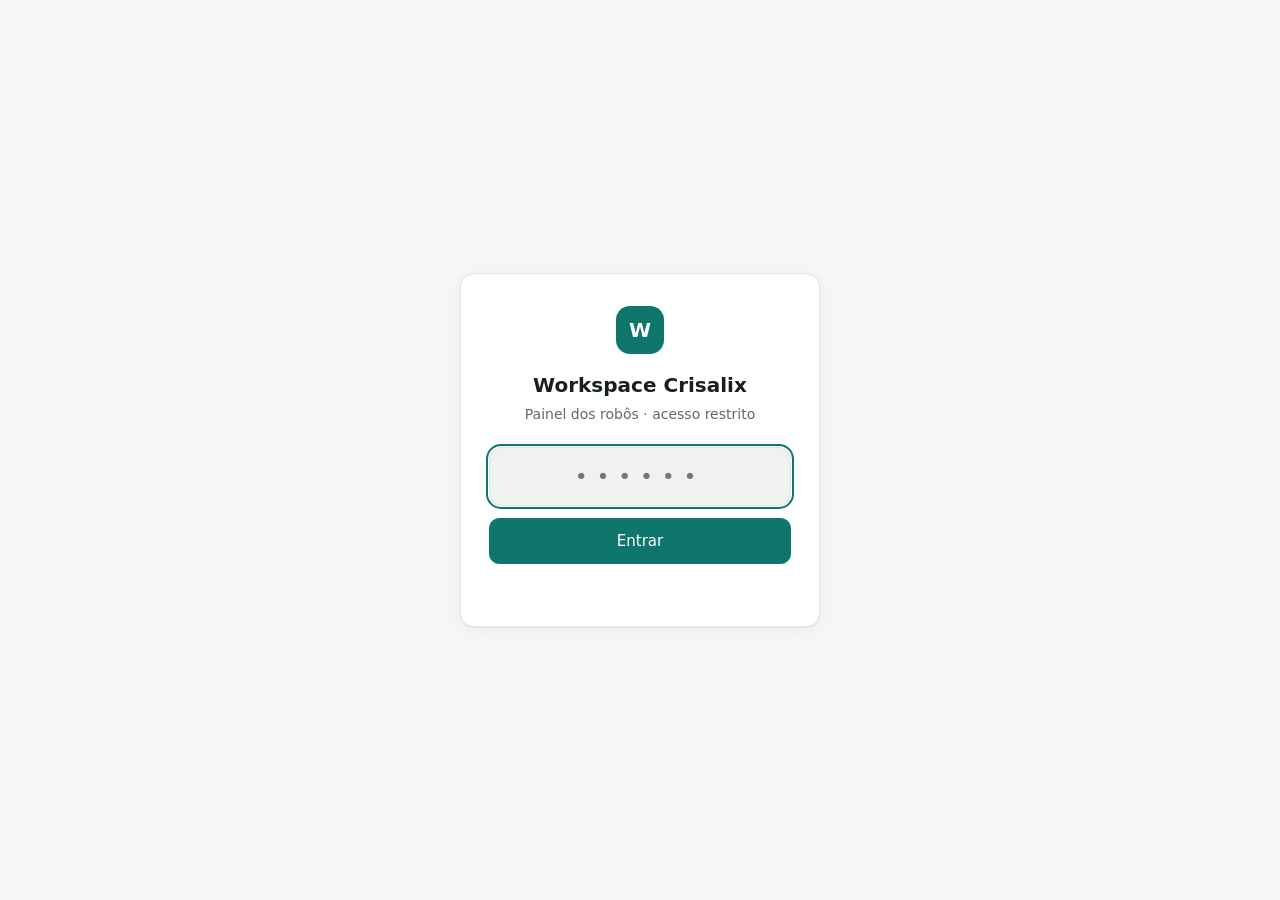
==== index.html @ b6edebff "Escritório: enquadramento mais próximo Co-Authored-By: Claude Opus 5.5 <noreply@anthropic.com> Claud" ====
<!DOCTYPE html>
<html lang="pt-BR">
<head>
  <meta charset="utf-8">
  <meta name="viewport" content="width=device-width, initial-scale=1, viewport-fit=cover">
  <meta name="robots" content="noindex, nofollow">
  <meta name="theme-color" content="#0f766e">
  <title>Workspace Crisalix</title>
  <link rel="icon" href="data:image/svg+xml,%3Csvg xmlns='http://www.w3.org/2000/svg' viewBox='0 0 32 32'%3E%3Crect width='32' height='32' rx='8' fill='%230f766e'/%3E%3Ccircle cx='11' cy='14' r='3' fill='white'/%3E%3Ccircle cx='21' cy='14' r='3' fill='white'/%3E%3Crect x='9' y='21' width='14' height='2.5' rx='1.25' fill='white'/%3E%3C/svg%3E">
  <link rel="stylesheet" href="style.css?v=5">
</head>
<body>
  <div id="app">
    <div class="carregando-inicial">Carregando…</div>
  </div>
  <script src="config.js?v=5"></script>
  <script src="escritorio.js?v=5"></script>
  <script src="app.js?v=5"></script>
</body>
</html>
---- style.css ----
:root {
  --bg: #f6f7f5;
  --surface: #ffffff;
  --surface-2: #f0f2ef;
  --line: #e3e6e1;
  --text: #17201c;
  --muted: #5f6b65;
  --faint: #8a948f;
  --accent: #0f766e;
  --accent-soft: #e2f2ef;
  --prospect: #b45309;
  --prospect-soft: #fdf1e1;
  --cliente: #0f766e;
  --cliente-soft: #e2f2ef;
  --danger: #b42318;
  --danger-soft: #fdecea;
  --warn: #a15c07;
  --warn-soft: #fef4e2;
  --ok: #157f3c;
  --ok-soft: #e5f5ea;
  --radius: 14px;
  --shadow: 0 1px 2px rgba(20, 30, 25, .05), 0 4px 16px rgba(20, 30, 25, .04);
  --font: "Inter", ui-sans-serif, system-ui, -apple-system, "Segoe UI", Roboto, sans-serif;
}

@media (prefers-color-scheme: dark) {
  :root {
    --bg: #0f1412;
    --surface: #161d1a;
    --surface-2: #1d2622;
    --line: #2a3530;
    --text: #e8eeeb;
    --muted: #a3b0aa;
    --faint: #75827c;
    --accent: #2dd4bf;
    --accent-soft: #123a35;
    --prospect: #f5a54a;
    --prospect-soft: #3a2a14;
    --cliente: #2dd4bf;
    --cliente-soft: #123a35;
    --danger: #f97066;
    --danger-soft: #3d1a17;
    --warn: #fdb022;
    --warn-soft: #3a2c10;
    --ok: #47cd89;
    --ok-soft: #14321f;
    --shadow: none;
  }
}

* { box-sizing: border-box; }
html, body { margin: 0; }
body {
  background: var(--bg);
  color: var(--text);
  font: 15px/1.5 var(--font);
  -webkit-font-smoothing: antialiased;
}
a { color: var(--accent); text-decoration: none; }
a:hover { text-decoration: underline; }
button { font: inherit; color: inherit; }
.carregando-inicial { padding: 40vh 0 0; text-align: center; color: var(--muted); }

/* ---------- Layout ---------- */
.topo {
  position: sticky; top: 0; z-index: 20;
  background: color-mix(in srgb, var(--bg) 88%, transparent);
  backdrop-filter: blur(10px);
  border-bottom: 1px solid var(--line);
}
.topo-in {
  max-width: 1200px; margin: 0 auto; padding: 12px 20px;
  display: flex; align-items: center; gap: 14px;
}
.marca { display: flex; align-items: center; gap: 10px; font-weight: 650; letter-spacing: -.01em; color: var(--text); }
.marca:hover { text-decoration: none; }
.marca-logo { width: 28px; height: 28px; border-radius: 8px; background: var(--accent); display: grid; place-items: center; color: #fff; font-size: 13px; font-weight: 700; }
.migalha { color: var(--muted); font-size: 14px; display: flex; gap: 8px; align-items: center; min-width: 0; }
.migalha a { color: var(--muted); }
.migalha span:last-child { color: var(--text); white-space: nowrap; overflow: hidden; text-overflow: ellipsis; }
.topo-acoes { margin-left: auto; display: flex; align-items: center; gap: 8px; }
.atualizado { color: var(--faint); font-size: 12.5px; white-space: nowrap; }

.pagina { max-width: 1200px; margin: 0 auto; padding: 24px 20px 64px; }
.cabeca { display: flex; align-items: flex-end; justify-content: space-between; gap: 16px; margin: 4px 0 20px; flex-wrap: wrap; }
.cabeca h1 { font-size: 26px; line-height: 1.2; margin: 0; letter-spacing: -.02em; }
.cabeca p { margin: 4px 0 0; color: var(--muted); }

.secao { margin-top: 32px; }
.secao-titulo { display: flex; align-items: baseline; justify-content: space-between; gap: 12px; margin-bottom: 12px; flex-wrap: wrap; }
.secao-titulo h2 { font-size: 17px; margin: 0; letter-spacing: -.01em; }
.secao-titulo .sub { color: var(--muted); font-size: 13.5px; }

.cartao { background: var(--surface); border: 1px solid var(--line); border-radius: var(--radius); box-shadow: var(--shadow); }

/* ---------- Botões ---------- */
.btn {
  display: inline-flex; align-items: center; gap: 6px;
  border: 1px solid var(--line); background: var(--surface); border-radius: 10px;
  padding: 7px 12px; font-size: 13.5px; cursor: pointer; white-space: nowrap;
}
.btn:hover { background: var(--surface-2); text-decoration: none; }
.btn-primario { background: var(--accent); border-color: var(--accent); color: #fff; }
.btn-primario:hover { background: var(--accent); filter: brightness(1.08); }
.btn-icone { padding: 7px 9px; }
.btn[disabled] { opacity: .5; cursor: default; }

/* ---------- Login ---------- */
.login { min-height: 100vh; display: grid; place-items: center; padding: 24px; }
.login-caixa { width: 100%; max-width: 360px; padding: 32px 28px; text-align: center; }
.login-caixa .marca-logo { width: 48px; height: 48px; border-radius: 14px; font-size: 20px; margin: 0 auto 16px; }
.login-caixa h1 { font-size: 20px; margin: 0 0 4px; }
.login-caixa p { margin: 0 0 22px; color: var(--muted); font-size: 14px; }
.login-caixa input {
  width: 100%; font: inherit; font-size: 22px; letter-spacing: .4em; text-align: center;
  padding: 12px; border-radius: 12px; border: 1px solid var(--line); background: var(--surface-2); color: var(--text);
}
.login-caixa input:focus { outline: 2px solid var(--accent); outline-offset: 1px; }
.login-caixa .btn { width: 100%; justify-content: center; padding: 11px; margin-top: 12px; font-size: 15px; }
.login-erro { color: var(--danger); font-size: 13.5px; min-height: 20px; margin-top: 10px; }

/* ---------- Hub de robôs ---------- */
.robos { display: grid; grid-template-columns: repeat(auto-fill, minmax(320px, 1fr)); gap: 16px; }
.robo { padding: 20px; display: flex; flex-direction: column; gap: 14px; color: var(--text); transition: border-color .15s, transform .15s; }
a.robo:hover { text-decoration: none; border-color: var(--accent); transform: translateY(-1px); }
.robo-topo { display: flex; align-items: center; gap: 12px; }
.robo-avatar { width: 44px; height: 44px; border-radius: 12px; display: grid; place-items: center; color: #fff; font-weight: 700; font-size: 18px; flex: none; }
.robo-nome { font-weight: 650; font-size: 17px; }
.robo-papel { color: var(--muted); font-size: 13.5px; }
.robo-numeros { display: grid; grid-template-columns: repeat(3, 1fr); gap: 8px; }
.robo-numeros div { background: var(--surface-2); border-radius: 10px; padding: 10px; }
.robo-numeros b { display: block; font-size: 20px; line-height: 1.2; font-variant-numeric: tabular-nums; }
.robo-numeros span { color: var(--muted); font-size: 12px; }
.robo.inativo { opacity: .7; border-style: dashed; box-shadow: none; }

.status { display: inline-flex; align-items: center; gap: 6px; font-size: 12.5px; font-weight: 550; padding: 3px 9px; border-radius: 999px; white-space: nowrap; }
.status::before { content: ""; width: 7px; height: 7px; border-radius: 50%; background: currentColor; }
.status.ok { color: var(--ok); background: var(--ok-soft); }
.status.alerta { color: var(--warn); background: var(--warn-soft); }
.status.erro { color: var(--danger); background: var(--danger-soft); }
.status.neutro { color: var(--muted); background: var(--surface-2); }

/* ---------- KPIs ---------- */
.kpis { display: grid; grid-template-columns: repeat(auto-fit, minmax(170px, 1fr)); gap: 12px; }
.kpi { padding: 16px; }
.kpi-rotulo { color: var(--muted); font-size: 13px; }
.kpi-valor { font-size: 30px; font-weight: 650; letter-spacing: -.02em; line-height: 1.15; margin-top: 4px; font-variant-numeric: tabular-nums; }
.kpi-detalhe { color: var(--faint); font-size: 12.5px; margin-top: 2px; }
.kpi.destaque .kpi-valor { color: var(--warn); }

/* ---------- Filtros ---------- */
.filtros { display: flex; gap: 8px; flex-wrap: wrap; align-items: center; }
.seg { display: inline-flex; background: var(--surface-2); border-radius: 10px; padding: 3px; }
.seg button { border: 0; background: transparent; padding: 5px 12px; border-radius: 8px; font-size: 13.5px; cursor: pointer; color: var(--muted); }
.seg button.ativo { background: var(--surface); color: var(--text); box-shadow: var(--shadow); font-weight: 550; }
.busca { border: 1px solid var(--line); background: var(--surface); border-radius: 10px; padding: 7px 12px; font: inherit; font-size: 13.5px; color: var(--text); min-width: 200px; }
.busca:focus { outline: 2px solid var(--accent); outline-offset: 0; }
select.busca { min-width: 0; }

/* ---------- Cards de doutor ---------- */
.drs { display: grid; grid-template-columns: repeat(auto-fill, minmax(280px, 1fr)); gap: 12px; }
.dr {
  padding: 16px; display: flex; flex-direction: column; gap: 12px; cursor: pointer; text-align: left;
  color: var(--text); transition: border-color .15s, transform .15s;
}
.dr:hover { border-color: var(--accent); transform: translateY(-1px); text-decoration: none; }
.dr-topo { display: flex; align-items: flex-start; gap: 12px; }
.dr-ini { width: 40px; height: 40px; border-radius: 50%; display: grid; place-items: center; font-weight: 650; font-size: 14px; flex: none; }
.dr-ini.prospect { background: var(--prospect-soft); color: var(--prospect); }
.dr-ini.cliente { background: var(--cliente-soft); color: var(--cliente); }
.dr-nome { font-weight: 620; line-height: 1.3; }
.dr-sub { color: var(--muted); font-size: 12.5px; margin-top: 2px; }
.etq { display: inline-block; font-size: 11.5px; font-weight: 600; letter-spacing: .02em; padding: 2px 8px; border-radius: 6px; text-transform: uppercase; }
.etq.prospect { color: var(--prospect); background: var(--prospect-soft); }
.etq.cliente { color: var(--cliente); background: var(--cliente-soft); }
.etq.alerta { color: var(--warn); background: var(--warn-soft); }
.etq.erro { color: var(--danger); background: var(--danger-soft); }
.etq.neutro { color: var(--muted); background: var(--surface-2); }
.dr-linhas { display: grid; gap: 8px; font-size: 13.5px; }
.dr-linha { display: grid; grid-template-columns: 92px 1fr; gap: 8px; }
.dr-linha .r { color: var(--muted); }
.dr-pend { display: -webkit-box; -webkit-line-clamp: 2; -webkit-box-orient: vertical; overflow: hidden; }
.dr-pend.atrasada { color: var(--danger); }
.dr-rodape { display: flex; gap: 6px; flex-wrap: wrap; margin-top: auto; }
.vazio { padding: 28px; text-align: center; color: var(--muted); }

/* ---------- Tabelas / listas ---------- */
.tabela-wrap { overflow-x: auto; }
table { width: 100%; border-collapse: collapse; font-size: 13.5px; }
th { text-align: left; font-weight: 550; color: var(--muted); font-size: 12.5px; padding: 10px 14px; border-bottom: 1px solid var(--line); white-space: nowrap; }
td { padding: 10px 14px; border-bottom: 1px solid var(--line); vertical-align: top; }
tr:last-child td { border-bottom: 0; }
tr.clicavel { cursor: pointer; }
tr.clicavel:hover td { background: var(--surface-2); }
.num { font-variant-numeric: tabular-nums; white-space: nowrap; }

.lista { display: flex; flex-direction: column; }
.item { display: grid; grid-template-columns: 88px 1fr auto; gap: 12px; padding: 12px 16px; border-bottom: 1px solid var(--line); align-items: start; font-size: 13.5px; }
.item:last-child { border-bottom: 0; }
.item .quando { color: var(--muted); font-variant-numeric: tabular-nums; }
.item .quando.atrasada { color: var(--danger); font-weight: 550; }
.item .quem { font-weight: 560; }
.item .oque { color: var(--muted); }
.item a.quem { color: var(--text); }

.duas-col { display: grid; grid-template-columns: 1fr 1fr; gap: 16px; }
@media (max-width: 860px) { .duas-col { grid-template-columns: 1fr; } }

.barras { display: grid; gap: 10px; padding: 16px; }
.barra { display: grid; grid-template-columns: 120px 1fr 36px; align-items: center; gap: 10px; font-size: 13px; }
.barra .trilho { height: 8px; background: var(--surface-2); border-radius: 99px; overflow: hidden; }
.barra .cheio { height: 100%; border-radius: 99px; background: var(--accent); }
.barra .n { text-align: right; font-variant-numeric: tabular-nums; color: var(--muted); }

/* ---------- Detalhe do doutor ---------- */
.dr-cabeca { padding: 22px; display: flex; gap: 18px; align-items: flex-start; flex-wrap: wrap; }
.dr-cabeca .dr-ini { width: 56px; height: 56px; font-size: 19px; }
.dr-cabeca h1 { font-size: 23px; margin: 0; letter-spacing: -.02em; line-height: 1.25; }
.dr-cabeca .meta { color: var(--muted); font-size: 13.5px; margin-top: 6px; display: flex; gap: 14px; flex-wrap: wrap; }
.dr-cabeca .acoes { margin-left: auto; display: flex; gap: 8px; flex-wrap: wrap; }
.grade-dr { display: grid; grid-template-columns: minmax(0, 1fr) 320px; gap: 16px; margin-top: 16px; align-items: start; }
@media (max-width: 960px) { .grade-dr { grid-template-columns: 1fr; } }
.painel-lateral { display: grid; gap: 16px; }
.bloco { padding: 18px; }
.bloco h3 { font-size: 14px; margin: 0 0 12px; color: var(--muted); font-weight: 600; text-transform: uppercase; letter-spacing: .04em; }

.resumo { font-size: 14.5px; line-height: 1.65; }
.resumo h4 { font-size: 13px; text-transform: uppercase; letter-spacing: .05em; color: var(--accent); margin: 20px 0 6px; }
.resumo h4:first-child { margin-top: 0; }
.resumo p { margin: 0 0 6px; }
.resumo ul { margin: 0 0 8px; padding-left: 20px; }
.resumo li { margin: 2px 0; }
.resumo .titulo-resumo { font-size: 16px; font-weight: 650; margin-bottom: 10px; }
.resumo .campo b { font-weight: 600; }

.pend-lista { display: grid; gap: 10px; }
.pend { display: grid; grid-template-columns: 18px 1fr; gap: 8px; font-size: 13.5px; }
.pend .bola { width: 10px; height: 10px; border-radius: 50%; border: 2px solid var(--accent); margin-top: 5px; }
.pend.atrasada .bola { border-color: var(--danger); }
.pend .d { color: var(--muted); font-size: 12.5px; }
.pend.atrasada .d { color: var(--danger); }

.linha-tempo { display: grid; gap: 0; }
.lt-item { display: grid; grid-template-columns: 14px 1fr; gap: 10px; padding: 8px 0; cursor: pointer; }
.lt-item .ponto { width: 10px; height: 10px; border-radius: 50%; background: var(--line); margin-top: 6px; }
.lt-item.atual .ponto { background: var(--accent); }
.lt-item .t { font-size: 13.5px; font-weight: 550; }
.lt-item .s { font-size: 12.5px; color: var(--muted); }
.lt-item:hover .t { color: var(--accent); }

.dados-chave { display: grid; gap: 8px; font-size: 13.5px; }
.dados-chave div { display: flex; justify-content: space-between; gap: 12px; }
.dados-chave span:first-child { color: var(--muted); }
.dados-chave span:last-child { text-align: right; }

.aviso { padding: 12px 16px; border-radius: 12px; background: var(--warn-soft); color: var(--warn); font-size: 13.5px; margin-bottom: 16px; }
.aviso.erro { background: var(--danger-soft); color: var(--danger); }

@media (max-width: 640px) {
  .pagina { padding: 16px 14px 48px; }
  .topo-in { padding: 10px 14px; }
  .atualizado { display: none; }
  .cabeca h1 { font-size: 22px; }
  .busca { min-width: 0; flex: 1; }
  .item { grid-template-columns: 70px 1fr; }
  .item > :nth-child(3) { grid-column: 2; }
  .kpi-valor { font-size: 26px; }
  .marca-txt { display: none; }
}

/* =========================================================
   Escritório da Lia — pixel art (mesa + notebook)
   ========================================================= */
.esc { overflow: hidden; }
.esc-palco { position: relative; background: #f3efe6; }
.esc-svg { display: block; width: 100%; height: auto; max-height: 380px; image-rendering: pixelated; }
.esc-legenda { display: flex; align-items: center; gap: 14px; padding: 14px 18px; border-top: 1px solid var(--line); flex-wrap: wrap; }
.esc-humor { font-size: 22px; line-height: 1; }
.esc-legenda b { display: block; font-size: 15px; }
.esc-legenda span.det { color: var(--muted); font-size: 13.5px; }
.esc-previa { margin-left: auto; display: flex; gap: 4px; align-items: center; flex-wrap: wrap; }
.esc-previa small { color: var(--faint); font-size: 12px; margin-right: 2px; }
.esc-previa button { border: 1px solid var(--line); background: var(--surface); border-radius: 999px; padding: 3px 10px; font-size: 12.5px; cursor: pointer; color: var(--muted); }
.esc-previa button.ativo { background: var(--accent); border-color: var(--accent); color: #fff; }
.esc.compacto .esc-svg { max-height: 240px; }

/* cenário */
.px-parede { fill: #f3efe6; }
.px-chao { fill: #ddd0b8; }
.px-rodape { fill: #c7b691; }
.px-banco { fill: #4b5563; }
.px-mesa { fill: #a0714a; }
.px-mesa-sombra { fill: #7b5536; }
.px-note { fill: #3b4252; }
.px-note-base { fill: #596173; }
.px-teclas { fill: #9aa3b5; }
.tela-fundo { fill: #0e1a17; }
.px-branco { fill: #ffffff; }
.px-env { fill: #0f766e; }
.px-ok { fill: #22c55e; }
.cod.c1 { fill: #5eead4; } .cod.c2 { fill: #93c5fd; } .cod.c3 { fill: #fcd34d; } .cod.c4 { fill: #f9a8d4; } .cod.c5 { fill: #c4b5fd; }
.cursor { fill: #5eead4; }
.esc-sombra { fill: #0b1530; opacity: 0; pointer-events: none; transition: opacity .8s; }

/* Lia */
.p-corpo { fill: #14b8a6; }
.p-cabeca { fill: #2dd4bf; }
.p-sombra { fill: #0f766e; }
.p-mao { fill: #0f766e; }
.p-painel { fill: #0f766e; }
.p-led { fill: #a7f3d0; animation: px-pisca 1.2s steps(1) infinite; }
.p-led.l2 { animation-delay: .6s; }
.p-luz { fill: #a7f3d0; }
.p-visor { fill: #0b1f1c; }
.p-olho { fill: #5eead4; }
.p-bravo { fill: #fca5a5; }
.p-bochecha { fill: #f9a8d4; }
.p-vapor { fill: #e5e7eb; }
.zzz { fill: #64748b; }
.brilhos { fill: #fbbf24; }

.olhos, .boca, .bochechas, .bracos-alto, .vapor, .zzz, .brilhos, .tela { display: none; }

/* ---- trabalhando ---- */
.esc.trabalhando .olhos-abertos, .esc.trabalhando .boca-normal, .esc.trabalhando .tela-codigo { display: inline; }
.esc.trabalhando .olhos-abertos { animation: px-piscar 3.5s steps(1) infinite; transform-box: fill-box; transform-origin: center; }
.esc.trabalhando .codigo-rolando { animation: px-rolar 3s steps(10) infinite; }
.esc.trabalhando .cursor { animation: px-pisca .8s steps(1) infinite; }
.esc.trabalhando .braco-frente { animation: px-digita .3s steps(1) infinite; }
.esc.trabalhando .braco-tras { animation: px-digita .3s steps(1) infinite; animation-delay: -.15s; }
.esc.trabalhando .lia-cabeca { animation: px-cabeca 1.2s steps(1) infinite; }
.esc.trabalhando .p-luz { fill: #4ade80; animation: px-pisca 1s steps(1) infinite; }

/* ---- raiva (erro) ---- */
.esc.raiva .olhos-bravos, .esc.raiva .boca-brava, .esc.raiva .vapor, .esc.raiva .tela-erro { display: inline; }
.esc.raiva .p-cabeca { fill: #fb7185; }
.esc.raiva .p-corpo { fill: #f43f5e; }
.esc.raiva .p-sombra, .esc.raiva .p-mao, .esc.raiva .p-painel { fill: #9f1239; }
.esc.raiva .p-visor { fill: #3b0d0d; }
.esc.raiva .lia-corpo-todo { animation: px-tremer .16s steps(1) infinite; }
.esc.raiva .braco-frente { animation: px-soco .24s steps(1) infinite; }
.esc.raiva .braco-tras { animation: px-soco .24s steps(1) infinite; animation-delay: -.12s; }
.esc.raiva .p-luz { fill: #ef4444; animation: px-pisca .3s steps(1) infinite; }
.esc.raiva .tela-fundo { fill: #991b1b; }
.esc.raiva .tela-erro { animation: px-pisca .6s steps(1) infinite; }
.esc.raiva .p-vapor { animation: px-vapor 1s steps(5) infinite; }
.esc.raiva .v2 { animation-delay: -.25s; } .esc.raiva .v3 { animation-delay: -.5s; } .esc.raiva .v4 { animation-delay: -.75s; }

/* ---- feliz (relatório enviado) ---- */
.esc.feliz .olhos-felizes, .esc.feliz .boca-feliz, .esc.feliz .bochechas, .esc.feliz .bracos-alto,
.esc.feliz .brilhos, .esc.feliz .tela-relatorio { display: inline; }
.esc.feliz .bracos-digitando { display: none; }
.esc.feliz .lia { animation: px-pula .6s steps(1) infinite; }
.esc.feliz .aceno-e { animation: px-acena .3s steps(1) infinite; }
.esc.feliz .aceno-d { animation: px-acena .3s steps(1) infinite; animation-delay: -.15s; }
.esc.feliz .p-luz { fill: #fde047; animation: px-pisca .4s steps(1) infinite; }
.esc.feliz .tela-fundo { fill: #134e4a; }
.esc.feliz .brilhos > g { animation: px-brilho 1.2s steps(1) infinite; }
.esc.feliz .b2 { animation-delay: -.3s; } .esc.feliz .b3 { animation-delay: -.6s; } .esc.feliz .b4 { animation-delay: -.9s; }

/* ---- dormindo (terminou) ---- */
.esc.dormindo .olhos-dormindo, .esc.dormindo .boca-dormindo, .esc.dormindo .zzz, .esc.dormindo .tela-dormindo { display: inline; }
.esc.dormindo .lia-cabeca { animation: px-cochila 3s steps(1) infinite; }
.esc.dormindo .p-luz { fill: #475569; }
.esc.dormindo .p-led { animation: none; fill: #334155; }
.esc.dormindo .tela-fundo { fill: #05090a; }
.esc.dormindo .protetor { fill: #334155; animation: px-protetor 6s steps(12) infinite; }
.esc.dormindo .esc-sombra { opacity: .3; }
.esc.dormindo .zzz > g { opacity: 0; animation: px-zzz 3s steps(6) infinite; }
.esc.dormindo .z2 { animation-delay: 1s; } .esc.dormindo .z3 { animation-delay: 2s; }

@keyframes px-pisca { 0% { opacity: 1; } 50% { opacity: .2; } }
@keyframes px-piscar { 0%, 90% { transform: none; } 92% { transform: translateY(1px) scaleY(.34); } 96% { transform: none; } }
@keyframes px-rolar { from { transform: translateY(0); } to { transform: translateY(-20px); } }
@keyframes px-digita { 0% { transform: translateY(0); } 50% { transform: translateY(-2px); } }
@keyframes px-cabeca { 0% { transform: translateY(0); } 50% { transform: translateY(1px); } }
@keyframes px-tremer { 0% { transform: translateX(-1px); } 50% { transform: translateX(1px); } }
@keyframes px-soco { 0% { transform: translateY(-3px); } 50% { transform: translateY(0); } }
@keyframes px-vapor { from { transform: translateY(0); opacity: 1; } to { transform: translateY(-10px); opacity: 0; } }
@keyframes px-pula { 0% { transform: translateY(0); } 50% { transform: translateY(-4px); } }
@keyframes px-acena { 0% { transform: translateY(0); } 50% { transform: translateY(-2px); } }
@keyframes px-brilho { 0% { opacity: 1; } 50% { opacity: 0; } }
@keyframes px-cochila { 0% { transform: translateY(2px); } 50% { transform: translateY(3px); } }
@keyframes px-zzz { 0% { opacity: 0; transform: translate(0, 0); } 15% { opacity: 1; } 100% { opacity: 0; transform: translate(4px, -8px); } }
@keyframes px-protetor { 0% { transform: translate(-10px, -6px); } 25% { transform: translate(10px, 4px); } 50% { transform: translate(-4px, 6px); } 75% { transform: translate(8px, -7px); } 100% { transform: translate(-10px, -6px); } }

@media (prefers-color-scheme: dark) {
  .esc-palco, .px-parede { background: #1f2a26; fill: #1f2a26; }
  .px-chao { fill: #3b3326; }
  .px-rodape { fill: #2e271c; }
}
@media (prefers-reduced-motion: reduce) {
  .esc * { animation-duration: 0s !important; animation-iteration-count: 1 !important; }
}
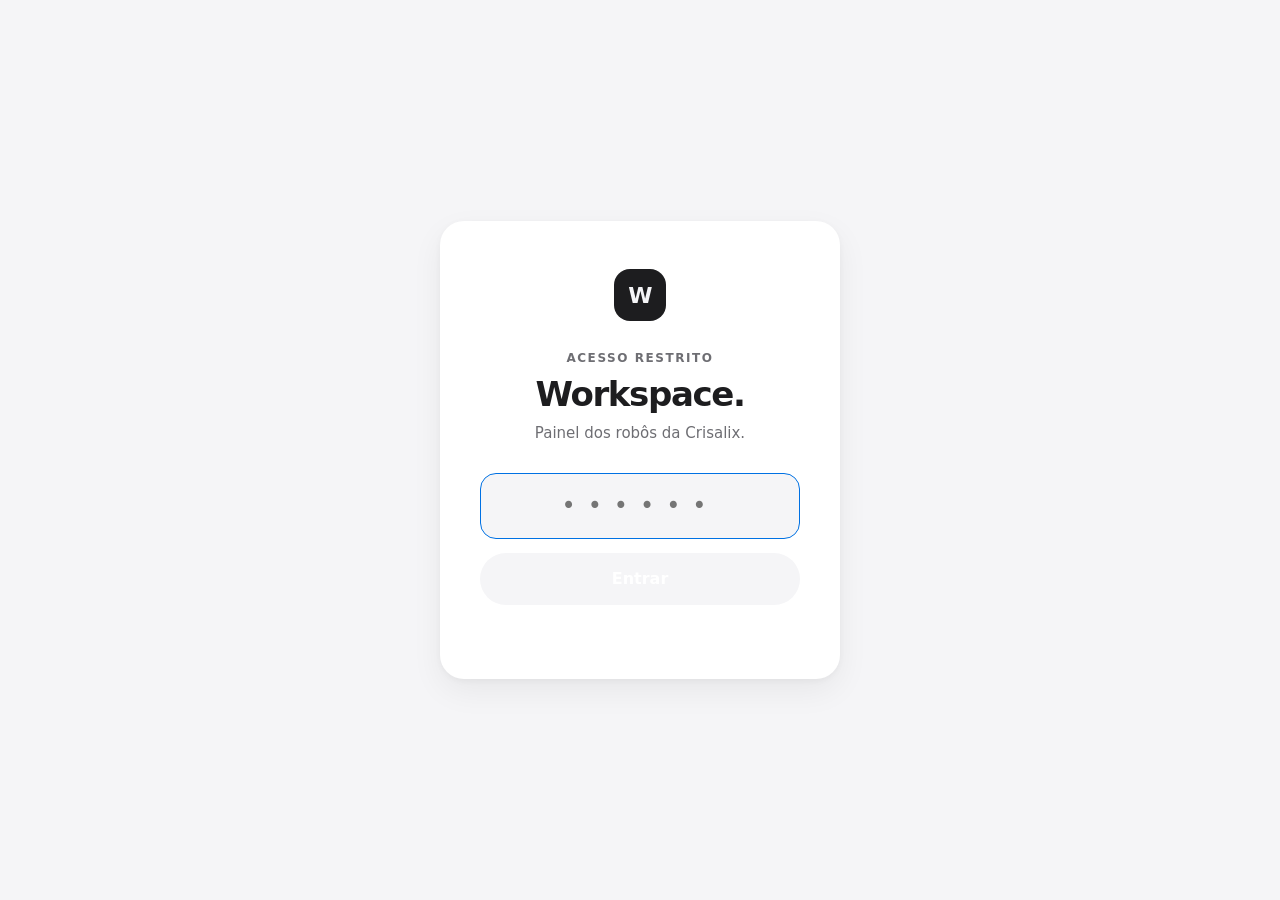
==== commit af7a5572: "Identidade visual Apple Medical no painel Co-Authored-By: Claude Opus 5.5 <noreply@anthropic.com> Cl" ====
--- a/index.html
+++ b/index.html
@@ -4,17 +4,16 @@
   <meta charset="utf-8">
   <meta name="viewport" content="width=device-width, initial-scale=1, viewport-fit=cover">
   <meta name="robots" content="noindex, nofollow">
-  <meta name="theme-color" content="#0f766e">
+  <meta name="theme-color" content="#f5f5f7">
   <title>Workspace Crisalix</title>
-  <link rel="icon" href="data:image/svg+xml,%3Csvg xmlns='http://www.w3.org/2000/svg' viewBox='0 0 32 32'%3E%3Crect width='32' height='32' rx='8' fill='%230f766e'/%3E%3Ccircle cx='11' cy='14' r='3' fill='white'/%3E%3Ccircle cx='21' cy='14' r='3' fill='white'/%3E%3Crect x='9' y='21' width='14' height='2.5' rx='1.25' fill='white'/%3E%3C/svg%3E">
-  <link rel="stylesheet" href="style.css?v=5">
+  <link rel="icon" href="data:image/svg+xml,%3Csvg xmlns='http://www.w3.org/2000/svg' viewBox='0 0 32 32'%3E%3Crect width='32' height='32' rx='8' fill='%231d1d1f'/%3E%3Ccircle cx='11' cy='14' r='3' fill='white'/%3E%3Ccircle cx='21' cy='14' r='3' fill='white'/%3E%3Crect x='9' y='21' width='14' height='2.5' rx='1.25' fill='white'/%3E%3C/svg%3E">
+  <link rel="stylesheet" href="style.css?v=7">
 </head>
 <body>
   <div id="app">
     <div class="carregando-inicial">Carregando…</div>
   </div>
-  <script src="config.js?v=5"></script>
-  <script src="escritorio.js?v=5"></script>
-  <script src="app.js?v=5"></script>
+  <script src="config.js?v=7"></script>
+  <script src="app.js?v=7"></script>
 </body>
 </html>
--- a/style.css
+++ b/style.css
@@ -1,394 +1,325 @@
+/* =========================================================
+   Workspace Crisalix — identidade Apple Medical
+   Tokens, tipografia do sistema, cards raio 24, cor = significado.
+   Mapa semântico do painel:
+     azul    = ação, sinal, item ativo, follow-up
+     laranja = prospect (ainda não comprou), atenção
+     verde-azulado = cliente, registro ok
+     vermelho = erro, atraso
+   ========================================================= */
 :root {
-  --bg: #f6f7f5;
-  --surface: #ffffff;
-  --surface-2: #f0f2ef;
-  --line: #e3e6e1;
-  --text: #17201c;
-  --muted: #5f6b65;
-  --faint: #8a948f;
-  --accent: #0f766e;
-  --accent-soft: #e2f2ef;
-  --prospect: #b45309;
-  --prospect-soft: #fdf1e1;
-  --cliente: #0f766e;
-  --cliente-soft: #e2f2ef;
-  --danger: #b42318;
-  --danger-soft: #fdecea;
-  --warn: #a15c07;
-  --warn-soft: #fef4e2;
-  --ok: #157f3c;
-  --ok-soft: #e5f5ea;
-  --radius: 14px;
-  --shadow: 0 1px 2px rgba(20, 30, 25, .05), 0 4px 16px rgba(20, 30, 25, .04);
-  --font: "Inter", ui-sans-serif, system-ui, -apple-system, "Segoe UI", Roboto, sans-serif;
+  --bg: #f5f5f7;
+  --card: #ffffff;
+  --ink: #1d1d1f;
+  --muted: #6e6e73;
+  --line: #d2d2d7;
+  --soft: #f5f5f7;
+  --hover: #ebebef;
+  --accent: #0066cc;
+  --blue: #0071e3;
+  --red: #ff3b30;
+  --orange: #ff9f0a;
+  --teal: #30b0c7;
+  --glass: rgba(255, 255, 255, .74);
+  --shadow: 0 2px 6px rgba(0, 0, 0, .04), 0 12px 32px rgba(0, 0, 0, .06);
+  --out: cubic-bezier(.2, .8, .2, 1);
+  --ease: cubic-bezier(.7, 0, .2, 1);
+  --font: -apple-system, BlinkMacSystemFont, "SF Pro Text", "SF Pro Display", "Segoe UI Variable Text", "Segoe UI", system-ui, sans-serif;
+
+  /* aliases usados no app */
+  --text: var(--ink);
+  --surface: var(--card);
+  --surface-2: var(--soft);
+  --faint: var(--muted);
+  --prospect: var(--orange);
+  --cliente: var(--teal);
+  --danger: var(--red);
+  --warn: var(--orange);
+  --ok: var(--teal);
 }
 
 @media (prefers-color-scheme: dark) {
   :root {
-    --bg: #0f1412;
-    --surface: #161d1a;
-    --surface-2: #1d2622;
-    --line: #2a3530;
-    --text: #e8eeeb;
-    --muted: #a3b0aa;
-    --faint: #75827c;
-    --accent: #2dd4bf;
-    --accent-soft: #123a35;
-    --prospect: #f5a54a;
-    --prospect-soft: #3a2a14;
-    --cliente: #2dd4bf;
-    --cliente-soft: #123a35;
-    --danger: #f97066;
-    --danger-soft: #3d1a17;
-    --warn: #fdb022;
-    --warn-soft: #3a2c10;
-    --ok: #47cd89;
-    --ok-soft: #14321f;
+    --bg: #000000;
+    --card: #1d1d1f;
+    --ink: #f5f5f7;
+    --muted: #a1a1a6;
+    --line: #38383a;
+    --soft: #2c2c2e;
+    --hover: #2c2c2e;
+    --accent: #2997ff;
+    --blue: #0a84ff;
+    --red: #ff453a;
+    --orange: #ff9f0a;
+    --teal: #40c8e0;
+    --glass: rgba(29, 29, 31, .74);
     --shadow: none;
   }
+}
+
+/* tons de preenchimento derivados da cor (7–22%) */
+:root {
+  --blue-soft: color-mix(in srgb, var(--blue) 12%, var(--card));
+  --red-soft: color-mix(in srgb, var(--red) 12%, var(--card));
+  --orange-soft: color-mix(in srgb, var(--orange) 16%, var(--card));
+  --teal-soft: color-mix(in srgb, var(--teal) 16%, var(--card));
 }
 
 * { box-sizing: border-box; }
 html, body { margin: 0; }
 body {
   background: var(--bg);
-  color: var(--text);
-  font: 15px/1.5 var(--font);
+  color: var(--ink);
+  font: 400 15px/1.5 var(--font);
   -webkit-font-smoothing: antialiased;
+  transition: background .6s, color .6s;
 }
 a { color: var(--accent); text-decoration: none; }
 a:hover { text-decoration: underline; }
 button { font: inherit; color: inherit; }
+svg.ic { width: 16px; height: 16px; fill: none; stroke: currentColor; stroke-width: 2.2; stroke-linecap: round; stroke-linejoin: round; flex: none; }
 .carregando-inicial { padding: 40vh 0 0; text-align: center; color: var(--muted); }
 
-/* ---------- Layout ---------- */
+/* ---------- Tipografia ---------- */
+.kicker { display: block; font-size: 12px; font-weight: 700; letter-spacing: .13em; text-transform: uppercase; color: var(--muted); margin-bottom: 10px; }
+h1 { font-size: 46px; font-weight: 700; letter-spacing: -.045em; line-height: 1.04; margin: 0; }
+h2 { font-size: 24px; font-weight: 700; letter-spacing: -.035em; line-height: 1.15; margin: 0; }
+.lede { font-size: 19px; line-height: 1.5; color: var(--muted); margin: 12px 0 0; max-width: 720px; }
+.num { font-size: 12px; font-weight: 700; letter-spacing: .12em; color: var(--accent); font-variant-numeric: tabular-nums; }
+
+/* ---------- Barra superior (glass) ---------- */
 .topo {
   position: sticky; top: 0; z-index: 20;
-  background: color-mix(in srgb, var(--bg) 88%, transparent);
-  backdrop-filter: blur(10px);
-  border-bottom: 1px solid var(--line);
-}
-.topo-in {
-  max-width: 1200px; margin: 0 auto; padding: 12px 20px;
-  display: flex; align-items: center; gap: 14px;
-}
-.marca { display: flex; align-items: center; gap: 10px; font-weight: 650; letter-spacing: -.01em; color: var(--text); }
+  background: var(--glass);
+  -webkit-backdrop-filter: blur(18px) saturate(180%);
+  backdrop-filter: blur(18px) saturate(180%);
+  border-bottom: 1px solid color-mix(in srgb, var(--line) 60%, transparent);
+}
+.topo-in { max-width: 1280px; margin: 0 auto; padding: 12px 72px; display: flex; align-items: center; gap: 16px; }
+.marca { display: flex; align-items: center; gap: 10px; font-weight: 650; letter-spacing: -.02em; color: var(--ink); font-size: 15px; }
 .marca:hover { text-decoration: none; }
-.marca-logo { width: 28px; height: 28px; border-radius: 8px; background: var(--accent); display: grid; place-items: center; color: #fff; font-size: 13px; font-weight: 700; }
+.marca-logo { width: 26px; height: 26px; border-radius: 8px; background: var(--ink); color: var(--bg); display: grid; place-items: center; font-size: 13px; font-weight: 700; letter-spacing: -.04em; }
 .migalha { color: var(--muted); font-size: 14px; display: flex; gap: 8px; align-items: center; min-width: 0; }
 .migalha a { color: var(--muted); }
-.migalha span:last-child { color: var(--text); white-space: nowrap; overflow: hidden; text-overflow: ellipsis; }
+.migalha span:last-child { color: var(--ink); font-weight: 600; white-space: nowrap; overflow: hidden; text-overflow: ellipsis; }
 .topo-acoes { margin-left: auto; display: flex; align-items: center; gap: 8px; }
-.atualizado { color: var(--faint); font-size: 12.5px; white-space: nowrap; }
-
-.pagina { max-width: 1200px; margin: 0 auto; padding: 24px 20px 64px; }
-.cabeca { display: flex; align-items: flex-end; justify-content: space-between; gap: 16px; margin: 4px 0 20px; flex-wrap: wrap; }
-.cabeca h1 { font-size: 26px; line-height: 1.2; margin: 0; letter-spacing: -.02em; }
-.cabeca p { margin: 4px 0 0; color: var(--muted); }
-
-.secao { margin-top: 32px; }
-.secao-titulo { display: flex; align-items: baseline; justify-content: space-between; gap: 12px; margin-bottom: 12px; flex-wrap: wrap; }
-.secao-titulo h2 { font-size: 17px; margin: 0; letter-spacing: -.01em; }
-.secao-titulo .sub { color: var(--muted); font-size: 13.5px; }
-
-.cartao { background: var(--surface); border: 1px solid var(--line); border-radius: var(--radius); box-shadow: var(--shadow); }
+.atualizado { color: var(--muted); font-size: 12px; font-weight: 600; letter-spacing: .06em; text-transform: uppercase; white-space: nowrap; }
+.progresso { position: absolute; left: 0; bottom: -1px; height: 3px; width: 0; background: var(--blue); opacity: 0; }
+.progresso.ativo { opacity: 1; animation: barra 1.6s var(--ease) infinite; }
+@keyframes barra { 0% { width: 0; left: 0; } 50% { width: 60%; left: 20%; } 100% { width: 0; left: 100%; } }
+
+/* ---------- Layout ---------- */
+.pagina { max-width: 1280px; margin: 0 auto; padding: 56px 72px 96px; }
+.cabeca { display: flex; align-items: flex-end; justify-content: space-between; gap: 24px; margin: 0 0 40px; flex-wrap: wrap; }
+.secao { margin-top: 64px; }
+.secao-titulo { display: flex; align-items: baseline; gap: 14px; margin-bottom: 20px; flex-wrap: wrap; }
+.secao-titulo .sub { color: var(--muted); font-size: 14.5px; margin-left: auto; }
+.cartao { background: var(--card); border-radius: 24px; box-shadow: var(--shadow); }
+@media (prefers-color-scheme: dark) { .cartao { border: 1px solid #2c2c2e; } }
 
 /* ---------- Botões ---------- */
 .btn {
-  display: inline-flex; align-items: center; gap: 6px;
-  border: 1px solid var(--line); background: var(--surface); border-radius: 10px;
-  padding: 7px 12px; font-size: 13.5px; cursor: pointer; white-space: nowrap;
-}
-.btn:hover { background: var(--surface-2); text-decoration: none; }
-.btn-primario { background: var(--accent); border-color: var(--accent); color: #fff; }
-.btn-primario:hover { background: var(--accent); filter: brightness(1.08); }
-.btn-icone { padding: 7px 9px; }
-.btn[disabled] { opacity: .5; cursor: default; }
+  display: inline-flex; align-items: center; gap: 8px;
+  border: 0; background: var(--soft); color: var(--ink); border-radius: 999px;
+  padding: 8px 16px; font-size: 14px; font-weight: 600; cursor: pointer; white-space: nowrap;
+  transition: background .2s;
+}
+.btn:hover { background: var(--hover); text-decoration: none; }
+.cartao .btn { background: var(--soft); }
+.btn-primario { background: var(--blue); color: #fff; }
+.btn-primario:hover { background: var(--blue); filter: brightness(1.08); }
+.btn-icone { padding: 8px 10px; }
+.btn[disabled] { opacity: .45; cursor: default; }
 
 /* ---------- Login ---------- */
 .login { min-height: 100vh; display: grid; place-items: center; padding: 24px; }
-.login-caixa { width: 100%; max-width: 360px; padding: 32px 28px; text-align: center; }
-.login-caixa .marca-logo { width: 48px; height: 48px; border-radius: 14px; font-size: 20px; margin: 0 auto 16px; }
-.login-caixa h1 { font-size: 20px; margin: 0 0 4px; }
-.login-caixa p { margin: 0 0 22px; color: var(--muted); font-size: 14px; }
+.login-caixa { width: 100%; max-width: 400px; padding: 48px 40px 40px; text-align: center; }
+.login-caixa .marca-logo { width: 52px; height: 52px; border-radius: 16px; font-size: 22px; margin: 0 auto 28px; }
+.login-caixa h1 { font-size: 34px; letter-spacing: -.04em; }
+.login-caixa p { margin: 10px 0 28px; color: var(--muted); font-size: 15px; }
 .login-caixa input {
-  width: 100%; font: inherit; font-size: 22px; letter-spacing: .4em; text-align: center;
-  padding: 12px; border-radius: 12px; border: 1px solid var(--line); background: var(--surface-2); color: var(--text);
-}
-.login-caixa input:focus { outline: 2px solid var(--accent); outline-offset: 1px; }
-.login-caixa .btn { width: 100%; justify-content: center; padding: 11px; margin-top: 12px; font-size: 15px; }
-.login-erro { color: var(--danger); font-size: 13.5px; min-height: 20px; margin-top: 10px; }
+  width: 100%; font: inherit; font-size: 24px; letter-spacing: .5em; text-align: center; font-variant-numeric: tabular-nums;
+  padding: 14px; border-radius: 16px; border: 1.5px solid var(--line); background: var(--soft); color: var(--ink);
+  transition: border-color .2s;
+}
+.login-caixa input:focus { outline: none; border-color: var(--blue); }
+.login-caixa .btn { width: 100%; justify-content: center; padding: 14px; margin-top: 14px; font-size: 16px; }
+.login-erro { color: var(--red); font-size: 14px; min-height: 22px; margin-top: 12px; }
 
 /* ---------- Hub de robôs ---------- */
-.robos { display: grid; grid-template-columns: repeat(auto-fill, minmax(320px, 1fr)); gap: 16px; }
-.robo { padding: 20px; display: flex; flex-direction: column; gap: 14px; color: var(--text); transition: border-color .15s, transform .15s; }
-a.robo:hover { text-decoration: none; border-color: var(--accent); transform: translateY(-1px); }
-.robo-topo { display: flex; align-items: center; gap: 12px; }
-.robo-avatar { width: 44px; height: 44px; border-radius: 12px; display: grid; place-items: center; color: #fff; font-weight: 700; font-size: 18px; flex: none; }
-.robo-nome { font-weight: 650; font-size: 17px; }
-.robo-papel { color: var(--muted); font-size: 13.5px; }
-.robo-numeros { display: grid; grid-template-columns: repeat(3, 1fr); gap: 8px; }
-.robo-numeros div { background: var(--surface-2); border-radius: 10px; padding: 10px; }
-.robo-numeros b { display: block; font-size: 20px; line-height: 1.2; font-variant-numeric: tabular-nums; }
-.robo-numeros span { color: var(--muted); font-size: 12px; }
-.robo.inativo { opacity: .7; border-style: dashed; box-shadow: none; }
-
-.status { display: inline-flex; align-items: center; gap: 6px; font-size: 12.5px; font-weight: 550; padding: 3px 9px; border-radius: 999px; white-space: nowrap; }
+.robos { display: grid; grid-template-columns: repeat(auto-fill, minmax(360px, 1fr)); gap: 28px; }
+.robo { padding: 28px; display: flex; flex-direction: column; gap: 22px; color: var(--ink); transition: transform .9s var(--out); }
+a.robo:hover { text-decoration: none; transform: translateY(-3px); }
+.robo-topo { display: flex; align-items: center; gap: 14px; }
+.robo-avatar { width: 46px; height: 46px; border-radius: 14px; display: grid; place-items: center; color: #fff; font-weight: 700; font-size: 20px; letter-spacing: -.04em; flex: none; }
+.robo-nome { font-weight: 700; font-size: 26px; letter-spacing: -.035em; line-height: 1.1; }
+.robo-papel { color: var(--muted); font-size: 14.5px; margin-top: 2px; }
+.robo-numeros { display: grid; grid-template-columns: repeat(3, 1fr); gap: 0; border-top: 1px solid var(--line); padding-top: 18px; }
+.robo-numeros div { padding-right: 12px; }
+.robo-numeros b { display: block; font-size: 34px; font-weight: 700; letter-spacing: -.04em; line-height: 1.1; font-variant-numeric: tabular-nums; }
+.robo-numeros span { color: var(--muted); font-size: 11px; font-weight: 700; letter-spacing: .1em; text-transform: uppercase; }
+.robo.inativo { box-shadow: none; background: transparent; border: 1.5px dashed var(--line); }
+.robo.inativo .robo-avatar { opacity: .5; }
+
+.status { display: inline-flex; align-items: center; gap: 7px; font-size: 11px; font-weight: 700; letter-spacing: .1em; text-transform: uppercase; padding: 6px 12px; border-radius: 999px; white-space: nowrap; }
 .status::before { content: ""; width: 7px; height: 7px; border-radius: 50%; background: currentColor; }
-.status.ok { color: var(--ok); background: var(--ok-soft); }
-.status.alerta { color: var(--warn); background: var(--warn-soft); }
-.status.erro { color: var(--danger); background: var(--danger-soft); }
-.status.neutro { color: var(--muted); background: var(--surface-2); }
-
-/* ---------- KPIs ---------- */
-.kpis { display: grid; grid-template-columns: repeat(auto-fit, minmax(170px, 1fr)); gap: 12px; }
-.kpi { padding: 16px; }
-.kpi-rotulo { color: var(--muted); font-size: 13px; }
-.kpi-valor { font-size: 30px; font-weight: 650; letter-spacing: -.02em; line-height: 1.15; margin-top: 4px; font-variant-numeric: tabular-nums; }
-.kpi-detalhe { color: var(--faint); font-size: 12.5px; margin-top: 2px; }
-.kpi.destaque .kpi-valor { color: var(--warn); }
+.status.ok { color: var(--teal); background: var(--teal-soft); }
+.status.ok::before { animation: pz 2.4s var(--out) infinite; }
+.status.alerta { color: var(--orange); background: var(--orange-soft); }
+.status.erro { color: var(--red); background: var(--red-soft); }
+.status.neutro { color: var(--muted); background: var(--soft); }
+@keyframes pz { 0%, 100% { box-shadow: 0 0 0 0 color-mix(in srgb, currentColor 40%, transparent); } 50% { box-shadow: 0 0 0 5px transparent; } }
+
+/* ---------- KPIs (cards de dado) ---------- */
+.kpis { display: grid; grid-template-columns: repeat(auto-fit, minmax(200px, 1fr)); gap: 24px; }
+.kpi { padding: 24px; }
+.kpi-rotulo { color: var(--muted); font-size: 11px; font-weight: 700; letter-spacing: .12em; text-transform: uppercase; }
+.kpi-valor { font-size: 46px; font-weight: 700; letter-spacing: -.045em; line-height: 1.05; margin-top: 10px; font-variant-numeric: tabular-nums; }
+.kpi-detalhe { color: var(--muted); font-size: 14.5px; margin-top: 6px; }
+.kpi.destaque .kpi-valor { color: var(--orange); }
 
 /* ---------- Filtros ---------- */
-.filtros { display: flex; gap: 8px; flex-wrap: wrap; align-items: center; }
-.seg { display: inline-flex; background: var(--surface-2); border-radius: 10px; padding: 3px; }
-.seg button { border: 0; background: transparent; padding: 5px 12px; border-radius: 8px; font-size: 13.5px; cursor: pointer; color: var(--muted); }
-.seg button.ativo { background: var(--surface); color: var(--text); box-shadow: var(--shadow); font-weight: 550; }
-.busca { border: 1px solid var(--line); background: var(--surface); border-radius: 10px; padding: 7px 12px; font: inherit; font-size: 13.5px; color: var(--text); min-width: 200px; }
-.busca:focus { outline: 2px solid var(--accent); outline-offset: 0; }
-select.busca { min-width: 0; }
+.filtros { display: flex; gap: 10px; flex-wrap: wrap; align-items: center; }
+.seg { display: inline-flex; background: var(--hover); border-radius: 999px; padding: 3px; }
+.seg button { border: 0; background: transparent; padding: 7px 16px; border-radius: 999px; font-size: 14px; font-weight: 600; cursor: pointer; color: var(--muted); transition: background .3s, color .3s; }
+.seg button.ativo { background: var(--card); color: var(--ink); box-shadow: 0 1px 4px rgba(0, 0, 0, .08); }
+.busca { border: 0; background: var(--hover); border-radius: 999px; padding: 9px 16px; font: inherit; font-size: 14px; color: var(--ink); min-width: 220px; }
+.busca:focus { outline: 2px solid var(--blue); outline-offset: 0; }
+select.busca { min-width: 0; padding-right: 12px; }
+.legenda { display: flex; gap: 16px; color: var(--muted); font-size: 13.5px; margin-left: auto; }
+.dotc { display: inline-flex; align-items: center; gap: 7px; }
+.dotc::before { content: ""; width: 9px; height: 9px; border-radius: 50%; background: var(--c); }
 
 /* ---------- Cards de doutor ---------- */
-.drs { display: grid; grid-template-columns: repeat(auto-fill, minmax(280px, 1fr)); gap: 12px; }
-.dr {
-  padding: 16px; display: flex; flex-direction: column; gap: 12px; cursor: pointer; text-align: left;
-  color: var(--text); transition: border-color .15s, transform .15s;
-}
-.dr:hover { border-color: var(--accent); transform: translateY(-1px); text-decoration: none; }
-.dr-topo { display: flex; align-items: flex-start; gap: 12px; }
-.dr-ini { width: 40px; height: 40px; border-radius: 50%; display: grid; place-items: center; font-weight: 650; font-size: 14px; flex: none; }
-.dr-ini.prospect { background: var(--prospect-soft); color: var(--prospect); }
-.dr-ini.cliente { background: var(--cliente-soft); color: var(--cliente); }
-.dr-nome { font-weight: 620; line-height: 1.3; }
-.dr-sub { color: var(--muted); font-size: 12.5px; margin-top: 2px; }
-.etq { display: inline-block; font-size: 11.5px; font-weight: 600; letter-spacing: .02em; padding: 2px 8px; border-radius: 6px; text-transform: uppercase; }
-.etq.prospect { color: var(--prospect); background: var(--prospect-soft); }
-.etq.cliente { color: var(--cliente); background: var(--cliente-soft); }
-.etq.alerta { color: var(--warn); background: var(--warn-soft); }
-.etq.erro { color: var(--danger); background: var(--danger-soft); }
-.etq.neutro { color: var(--muted); background: var(--surface-2); }
-.dr-linhas { display: grid; gap: 8px; font-size: 13.5px; }
-.dr-linha { display: grid; grid-template-columns: 92px 1fr; gap: 8px; }
-.dr-linha .r { color: var(--muted); }
+.drs { display: grid; grid-template-columns: repeat(auto-fill, minmax(300px, 1fr)); gap: 24px; }
+.dr { padding: 24px; display: flex; flex-direction: column; gap: 18px; cursor: pointer; color: var(--ink); transition: transform .9s var(--out), box-shadow .9s var(--out); }
+.dr:hover { text-decoration: none; transform: translateY(-3px); }
+.dr-topo { display: flex; align-items: flex-start; gap: 14px; }
+.dr-ini { width: 44px; height: 44px; border-radius: 50%; display: grid; place-items: center; font-weight: 700; font-size: 14px; letter-spacing: -.02em; flex: none; border: 1.5px solid currentColor; }
+.dr-ini.prospect { background: var(--orange-soft); color: var(--orange); }
+.dr-ini.cliente { background: var(--teal-soft); color: var(--teal); }
+.dr-nome { font-weight: 700; font-size: 18px; letter-spacing: -.025em; line-height: 1.25; }
+.dr-sub { color: var(--muted); font-size: 13.5px; margin-top: 2px; }
+.etq { display: inline-block; font-size: 11px; font-weight: 700; letter-spacing: .1em; padding: 4px 10px; border-radius: 999px; text-transform: uppercase; white-space: nowrap; }
+.etq.prospect { color: var(--orange); background: var(--orange-soft); }
+.etq.cliente { color: var(--teal); background: var(--teal-soft); }
+.etq.alerta { color: var(--orange); background: var(--orange-soft); }
+.etq.erro { color: var(--red); background: var(--red-soft); }
+.etq.neutro { color: var(--muted); background: var(--soft); }
+.dr-linhas { display: grid; gap: 0; font-size: 14.5px; }
+.dr-linha { display: grid; grid-template-columns: 100px 1fr; gap: 10px; padding: 10px 0; border-top: 1px solid var(--line); }
+.dr-linha .r, .r { color: var(--muted); }
+.dr-linha > .r:first-child { font-size: 11px; font-weight: 700; letter-spacing: .1em; text-transform: uppercase; padding-top: 3px; }
 .dr-pend { display: -webkit-box; -webkit-line-clamp: 2; -webkit-box-orient: vertical; overflow: hidden; }
-.dr-pend.atrasada { color: var(--danger); }
+.dr-pend.atrasada { color: var(--red); }
 .dr-rodape { display: flex; gap: 6px; flex-wrap: wrap; margin-top: auto; }
-.vazio { padding: 28px; text-align: center; color: var(--muted); }
-
-/* ---------- Tabelas / listas ---------- */
-.tabela-wrap { overflow-x: auto; }
-table { width: 100%; border-collapse: collapse; font-size: 13.5px; }
-th { text-align: left; font-weight: 550; color: var(--muted); font-size: 12.5px; padding: 10px 14px; border-bottom: 1px solid var(--line); white-space: nowrap; }
-td { padding: 10px 14px; border-bottom: 1px solid var(--line); vertical-align: top; }
+.vazio { padding: 40px; text-align: center; color: var(--muted); }
+
+/* ---------- Tabelas (cmp) ---------- */
+.tabela-wrap { overflow-x: auto; padding: 8px 24px; }
+table { width: 100%; border-collapse: collapse; font-size: 14.5px; }
+th { text-align: left; font-size: 11px; font-weight: 700; letter-spacing: .12em; text-transform: uppercase; color: var(--muted); padding: 16px 12px 12px; border-bottom: 1px solid var(--line); white-space: nowrap; }
+td { padding: 14px 12px; border-bottom: 1px solid var(--line); vertical-align: top; }
+td:nth-child(2) { font-weight: 600; }
 tr:last-child td { border-bottom: 0; }
-tr.clicavel { cursor: pointer; }
-tr.clicavel:hover td { background: var(--surface-2); }
-.num { font-variant-numeric: tabular-nums; white-space: nowrap; }
-
-.lista { display: flex; flex-direction: column; }
-.item { display: grid; grid-template-columns: 88px 1fr auto; gap: 12px; padding: 12px 16px; border-bottom: 1px solid var(--line); align-items: start; font-size: 13.5px; }
-.item:last-child { border-bottom: 0; }
-.item .quando { color: var(--muted); font-variant-numeric: tabular-nums; }
-.item .quando.atrasada { color: var(--danger); font-weight: 550; }
-.item .quem { font-weight: 560; }
-.item .oque { color: var(--muted); }
-.item a.quem { color: var(--text); }
-
-.duas-col { display: grid; grid-template-columns: 1fr 1fr; gap: 16px; }
-@media (max-width: 860px) { .duas-col { grid-template-columns: 1fr; } }
-
-.barras { display: grid; gap: 10px; padding: 16px; }
-.barra { display: grid; grid-template-columns: 120px 1fr 36px; align-items: center; gap: 10px; font-size: 13px; }
-.barra .trilho { height: 8px; background: var(--surface-2); border-radius: 99px; overflow: hidden; }
-.barra .cheio { height: 100%; border-radius: 99px; background: var(--accent); }
-.barra .n { text-align: right; font-variant-numeric: tabular-nums; color: var(--muted); }
+tr.clicavel { cursor: pointer; transition: background .2s; }
+tr.clicavel:hover td { background: var(--soft); }
+.num, td.num { font-variant-numeric: tabular-nums; white-space: nowrap; }
+
+/* ---------- Listas (rows) ---------- */
+.lista { display: flex; flex-direction: column; padding: 6px 24px; }
+.item { display: grid; grid-template-columns: 92px 1fr auto; gap: 14px; padding: 16px 0; border-top: 1px solid var(--line); align-items: start; font-size: 14.5px; }
+.item:first-child { border-top: 0; }
+.item .quando { color: var(--accent); font-size: 12px; font-weight: 700; letter-spacing: .1em; text-transform: uppercase; font-variant-numeric: tabular-nums; padding-top: 2px; }
+.item .quando.atrasada { color: var(--red); }
+.item .quem { font-weight: 650; font-size: 16px; letter-spacing: -.02em; }
+.item .oque { color: var(--muted); margin-top: 2px; }
+.item a.quem { color: var(--ink); }
+
+.duas-col { display: grid; grid-template-columns: 1fr 1fr; gap: 28px; }
+@media (max-width: 960px) { .duas-col { grid-template-columns: 1fr; } }
+
+.barras { display: grid; gap: 16px; padding: 28px; }
+.barra { display: grid; grid-template-columns: 130px 1fr 40px; align-items: center; gap: 14px; font-size: 14.5px; }
+.barra .trilho { height: 6px; background: var(--soft); border-radius: 99px; overflow: hidden; }
+.barra .cheio { height: 100%; border-radius: 99px; background: var(--blue); transform-origin: left; }
+.entrar .barra .cheio { animation: crescer 1.3s var(--ease) both; animation-delay: .9s; }
+@keyframes crescer { from { transform: scaleX(0); } }
+.barra .n { text-align: right; font-variant-numeric: tabular-nums; font-weight: 650; }
 
 /* ---------- Detalhe do doutor ---------- */
-.dr-cabeca { padding: 22px; display: flex; gap: 18px; align-items: flex-start; flex-wrap: wrap; }
-.dr-cabeca .dr-ini { width: 56px; height: 56px; font-size: 19px; }
-.dr-cabeca h1 { font-size: 23px; margin: 0; letter-spacing: -.02em; line-height: 1.25; }
-.dr-cabeca .meta { color: var(--muted); font-size: 13.5px; margin-top: 6px; display: flex; gap: 14px; flex-wrap: wrap; }
+.dr-cabeca { padding: 36px; display: flex; gap: 24px; align-items: flex-start; flex-wrap: wrap; }
+.dr-cabeca .dr-ini { width: 64px; height: 64px; font-size: 21px; }
+.dr-cabeca h1 { font-size: 46px; }
+.dr-cabeca .meta { color: var(--muted); font-size: 14.5px; margin-top: 14px; display: flex; gap: 16px; flex-wrap: wrap; align-items: center; }
 .dr-cabeca .acoes { margin-left: auto; display: flex; gap: 8px; flex-wrap: wrap; }
-.grade-dr { display: grid; grid-template-columns: minmax(0, 1fr) 320px; gap: 16px; margin-top: 16px; align-items: start; }
-@media (max-width: 960px) { .grade-dr { grid-template-columns: 1fr; } }
-.painel-lateral { display: grid; gap: 16px; }
-.bloco { padding: 18px; }
-.bloco h3 { font-size: 14px; margin: 0 0 12px; color: var(--muted); font-weight: 600; text-transform: uppercase; letter-spacing: .04em; }
-
-.resumo { font-size: 14.5px; line-height: 1.65; }
-.resumo h4 { font-size: 13px; text-transform: uppercase; letter-spacing: .05em; color: var(--accent); margin: 20px 0 6px; }
+.grade-dr { display: grid; grid-template-columns: minmax(0, 1fr) 360px; gap: 28px; margin-top: 28px; align-items: start; }
+@media (max-width: 1040px) { .grade-dr { grid-template-columns: 1fr; } }
+.painel-lateral { display: grid; gap: 28px; }
+.bloco { padding: 32px; }
+.bloco h3 { font-size: 11px; margin: 0 0 18px; color: var(--muted); font-weight: 700; text-transform: uppercase; letter-spacing: .12em; }
+
+.resumo { font-size: 16px; line-height: 1.65; max-width: 720px; }
+.resumo h4 { font-size: 11px; text-transform: uppercase; letter-spacing: .12em; color: var(--accent); margin: 28px 0 8px; font-weight: 700; }
 .resumo h4:first-child { margin-top: 0; }
-.resumo p { margin: 0 0 6px; }
-.resumo ul { margin: 0 0 8px; padding-left: 20px; }
-.resumo li { margin: 2px 0; }
-.resumo .titulo-resumo { font-size: 16px; font-weight: 650; margin-bottom: 10px; }
-.resumo .campo b { font-weight: 600; }
-
-.pend-lista { display: grid; gap: 10px; }
-.pend { display: grid; grid-template-columns: 18px 1fr; gap: 8px; font-size: 13.5px; }
-.pend .bola { width: 10px; height: 10px; border-radius: 50%; border: 2px solid var(--accent); margin-top: 5px; }
-.pend.atrasada .bola { border-color: var(--danger); }
-.pend .d { color: var(--muted); font-size: 12.5px; }
-.pend.atrasada .d { color: var(--danger); }
-
-.linha-tempo { display: grid; gap: 0; }
-.lt-item { display: grid; grid-template-columns: 14px 1fr; gap: 10px; padding: 8px 0; cursor: pointer; }
-.lt-item .ponto { width: 10px; height: 10px; border-radius: 50%; background: var(--line); margin-top: 6px; }
-.lt-item.atual .ponto { background: var(--accent); }
-.lt-item .t { font-size: 13.5px; font-weight: 550; }
-.lt-item .s { font-size: 12.5px; color: var(--muted); }
+.resumo p { margin: 0 0 8px; }
+.resumo ul { margin: 0 0 10px; padding: 0; list-style: none; }
+.resumo li { margin: 0; padding: 8px 0 8px 18px; border-top: 1px solid var(--line); position: relative; }
+.resumo li::before { content: ""; position: absolute; left: 0; top: 17px; width: 6px; height: 6px; border-radius: 50%; background: var(--line); }
+.resumo .titulo-resumo { font-size: 24px; font-weight: 700; letter-spacing: -.035em; line-height: 1.2; margin-bottom: 16px; }
+.resumo .campo b { font-weight: 650; }
+
+.pend-lista { display: grid; gap: 0; counter-reset: pend; }
+.pend { display: grid; grid-template-columns: 30px 1fr; gap: 8px; font-size: 15px; padding: 14px 0; border-top: 1px solid var(--line); counter-increment: pend; }
+.pend:first-child { border-top: 0; padding-top: 0; }
+.pend .bola { width: auto; height: auto; border: 0; }
+.pend .bola::before { content: counter(pend, decimal-leading-zero); font-size: 12px; font-weight: 700; letter-spacing: .12em; color: var(--accent); font-variant-numeric: tabular-nums; }
+.pend.atrasada .bola::before { color: var(--red); }
+.pend .d { color: var(--muted); font-size: 13.5px; margin-top: 4px; }
+.pend.atrasada .d { color: var(--red); }
+
+.linha-tempo { display: grid; position: relative; padding-left: 4px; }
+.linha-tempo::before { content: ""; position: absolute; left: 9px; top: 12px; bottom: 12px; width: 2px; background: var(--line); }
+.lt-item { display: grid; grid-template-columns: 18px 1fr; gap: 14px; padding: 10px 0; cursor: pointer; position: relative; }
+.lt-item .ponto { width: 12px; height: 12px; border-radius: 50%; background: var(--card); border: 2px solid var(--line); margin-top: 5px; z-index: 1; transition: border-color .3s; }
+.lt-item.atual .ponto { border-color: var(--blue); box-shadow: 0 0 0 4px var(--blue-soft); }
+.lt-item .t { font-size: 14.5px; font-weight: 650; letter-spacing: -.01em; }
+.lt-item .s { font-size: 13.5px; color: var(--muted); }
 .lt-item:hover .t { color: var(--accent); }
 
-.dados-chave { display: grid; gap: 8px; font-size: 13.5px; }
-.dados-chave div { display: flex; justify-content: space-between; gap: 12px; }
+.dados-chave { display: grid; gap: 0; font-size: 14.5px; }
+.dados-chave div { display: flex; justify-content: space-between; gap: 12px; padding: 10px 0; border-top: 1px solid var(--line); }
+.dados-chave div:first-child { border-top: 0; padding-top: 0; }
 .dados-chave span:first-child { color: var(--muted); }
 .dados-chave span:last-child { text-align: right; }
 
-.aviso { padding: 12px 16px; border-radius: 12px; background: var(--warn-soft); color: var(--warn); font-size: 13.5px; margin-bottom: 16px; }
-.aviso.erro { background: var(--danger-soft); color: var(--danger); }
-
-@media (max-width: 640px) {
-  .pagina { padding: 16px 14px 48px; }
-  .topo-in { padding: 10px 14px; }
-  .atualizado { display: none; }
-  .cabeca h1 { font-size: 22px; }
+.aviso { padding: 16px 20px; border-radius: 16px; background: var(--orange-soft); color: var(--ink); font-size: 14.5px; margin-bottom: 24px; }
+.aviso.erro { background: var(--red-soft); }
+
+/* ---------- Entradas (up · fz · fi) ---------- */
+.entrar .a { animation: var(--an, up) .9s var(--out) both; animation-delay: var(--d, 0s); }
+@keyframes up { from { opacity: 0; transform: translateY(24px); } to { opacity: 1; transform: none; } }
+@keyframes fz { from { opacity: 0; transform: scale(.94); } to { opacity: 1; transform: none; } }
+@keyframes fi { from { opacity: 0; } to { opacity: 1; } }
+
+@media (prefers-reduced-motion: reduce) {
+  *, *::before { animation: none !important; transition: none !important; }
+}
+
+/* ---------- Telas menores ---------- */
+@media (max-width: 760px) {
+  .topo-in { padding: 10px 20px; }
+  .pagina { padding: 32px 20px 64px; }
+  h1, .dr-cabeca h1 { font-size: 34px; }
+  .lede { font-size: 17px; }
+  .atualizado, .marca-txt { display: none; }
+  .robos { grid-template-columns: 1fr; }
   .busca { min-width: 0; flex: 1; }
-  .item { grid-template-columns: 70px 1fr; }
+  .legenda { margin-left: 0; }
+  .kpi-valor { font-size: 38px; }
+  .item { grid-template-columns: 76px 1fr; }
   .item > :nth-child(3) { grid-column: 2; }
-  .kpi-valor { font-size: 26px; }
-  .marca-txt { display: none; }
-}
-
-/* =========================================================
-   Escritório da Lia — pixel art (mesa + notebook)
-   ========================================================= */
-.esc { overflow: hidden; }
-.esc-palco { position: relative; background: #f3efe6; }
-.esc-svg { display: block; width: 100%; height: auto; max-height: 380px; image-rendering: pixelated; }
-.esc-legenda { display: flex; align-items: center; gap: 14px; padding: 14px 18px; border-top: 1px solid var(--line); flex-wrap: wrap; }
-.esc-humor { font-size: 22px; line-height: 1; }
-.esc-legenda b { display: block; font-size: 15px; }
-.esc-legenda span.det { color: var(--muted); font-size: 13.5px; }
-.esc-previa { margin-left: auto; display: flex; gap: 4px; align-items: center; flex-wrap: wrap; }
-.esc-previa small { color: var(--faint); font-size: 12px; margin-right: 2px; }
-.esc-previa button { border: 1px solid var(--line); background: var(--surface); border-radius: 999px; padding: 3px 10px; font-size: 12.5px; cursor: pointer; color: var(--muted); }
-.esc-previa button.ativo { background: var(--accent); border-color: var(--accent); color: #fff; }
-.esc.compacto .esc-svg { max-height: 240px; }
-
-/* cenário */
-.px-parede { fill: #f3efe6; }
-.px-chao { fill: #ddd0b8; }
-.px-rodape { fill: #c7b691; }
-.px-banco { fill: #4b5563; }
-.px-mesa { fill: #a0714a; }
-.px-mesa-sombra { fill: #7b5536; }
-.px-note { fill: #3b4252; }
-.px-note-base { fill: #596173; }
-.px-teclas { fill: #9aa3b5; }
-.tela-fundo { fill: #0e1a17; }
-.px-branco { fill: #ffffff; }
-.px-env { fill: #0f766e; }
-.px-ok { fill: #22c55e; }
-.cod.c1 { fill: #5eead4; } .cod.c2 { fill: #93c5fd; } .cod.c3 { fill: #fcd34d; } .cod.c4 { fill: #f9a8d4; } .cod.c5 { fill: #c4b5fd; }
-.cursor { fill: #5eead4; }
-.esc-sombra { fill: #0b1530; opacity: 0; pointer-events: none; transition: opacity .8s; }
-
-/* Lia */
-.p-corpo { fill: #14b8a6; }
-.p-cabeca { fill: #2dd4bf; }
-.p-sombra { fill: #0f766e; }
-.p-mao { fill: #0f766e; }
-.p-painel { fill: #0f766e; }
-.p-led { fill: #a7f3d0; animation: px-pisca 1.2s steps(1) infinite; }
-.p-led.l2 { animation-delay: .6s; }
-.p-luz { fill: #a7f3d0; }
-.p-visor { fill: #0b1f1c; }
-.p-olho { fill: #5eead4; }
-.p-bravo { fill: #fca5a5; }
-.p-bochecha { fill: #f9a8d4; }
-.p-vapor { fill: #e5e7eb; }
-.zzz { fill: #64748b; }
-.brilhos { fill: #fbbf24; }
-
-.olhos, .boca, .bochechas, .bracos-alto, .vapor, .zzz, .brilhos, .tela { display: none; }
-
-/* ---- trabalhando ---- */
-.esc.trabalhando .olhos-abertos, .esc.trabalhando .boca-normal, .esc.trabalhando .tela-codigo { display: inline; }
-.esc.trabalhando .olhos-abertos { animation: px-piscar 3.5s steps(1) infinite; transform-box: fill-box; transform-origin: center; }
-.esc.trabalhando .codigo-rolando { animation: px-rolar 3s steps(10) infinite; }
-.esc.trabalhando .cursor { animation: px-pisca .8s steps(1) infinite; }
-.esc.trabalhando .braco-frente { animation: px-digita .3s steps(1) infinite; }
-.esc.trabalhando .braco-tras { animation: px-digita .3s steps(1) infinite; animation-delay: -.15s; }
-.esc.trabalhando .lia-cabeca { animation: px-cabeca 1.2s steps(1) infinite; }
-.esc.trabalhando .p-luz { fill: #4ade80; animation: px-pisca 1s steps(1) infinite; }
-
-/* ---- raiva (erro) ---- */
-.esc.raiva .olhos-bravos, .esc.raiva .boca-brava, .esc.raiva .vapor, .esc.raiva .tela-erro { display: inline; }
-.esc.raiva .p-cabeca { fill: #fb7185; }
-.esc.raiva .p-corpo { fill: #f43f5e; }
-.esc.raiva .p-sombra, .esc.raiva .p-mao, .esc.raiva .p-painel { fill: #9f1239; }
-.esc.raiva .p-visor { fill: #3b0d0d; }
-.esc.raiva .lia-corpo-todo { animation: px-tremer .16s steps(1) infinite; }
-.esc.raiva .braco-frente { animation: px-soco .24s steps(1) infinite; }
-.esc.raiva .braco-tras { animation: px-soco .24s steps(1) infinite; animation-delay: -.12s; }
-.esc.raiva .p-luz { fill: #ef4444; animation: px-pisca .3s steps(1) infinite; }
-.esc.raiva .tela-fundo { fill: #991b1b; }
-.esc.raiva .tela-erro { animation: px-pisca .6s steps(1) infinite; }
-.esc.raiva .p-vapor { animation: px-vapor 1s steps(5) infinite; }
-.esc.raiva .v2 { animation-delay: -.25s; } .esc.raiva .v3 { animation-delay: -.5s; } .esc.raiva .v4 { animation-delay: -.75s; }
-
-/* ---- feliz (relatório enviado) ---- */
-.esc.feliz .olhos-felizes, .esc.feliz .boca-feliz, .esc.feliz .bochechas, .esc.feliz .bracos-alto,
-.esc.feliz .brilhos, .esc.feliz .tela-relatorio { display: inline; }
-.esc.feliz .bracos-digitando { display: none; }
-.esc.feliz .lia { animation: px-pula .6s steps(1) infinite; }
-.esc.feliz .aceno-e { animation: px-acena .3s steps(1) infinite; }
-.esc.feliz .aceno-d { animation: px-acena .3s steps(1) infinite; animation-delay: -.15s; }
-.esc.feliz .p-luz { fill: #fde047; animation: px-pisca .4s steps(1) infinite; }
-.esc.feliz .tela-fundo { fill: #134e4a; }
-.esc.feliz .brilhos > g { animation: px-brilho 1.2s steps(1) infinite; }
-.esc.feliz .b2 { animation-delay: -.3s; } .esc.feliz .b3 { animation-delay: -.6s; } .esc.feliz .b4 { animation-delay: -.9s; }
-
-/* ---- dormindo (terminou) ---- */
-.esc.dormindo .olhos-dormindo, .esc.dormindo .boca-dormindo, .esc.dormindo .zzz, .esc.dormindo .tela-dormindo { display: inline; }
-.esc.dormindo .lia-cabeca { animation: px-cochila 3s steps(1) infinite; }
-.esc.dormindo .p-luz { fill: #475569; }
-.esc.dormindo .p-led { animation: none; fill: #334155; }
-.esc.dormindo .tela-fundo { fill: #05090a; }
-.esc.dormindo .protetor { fill: #334155; animation: px-protetor 6s steps(12) infinite; }
-.esc.dormindo .esc-sombra { opacity: .3; }
-.esc.dormindo .zzz > g { opacity: 0; animation: px-zzz 3s steps(6) infinite; }
-.esc.dormindo .z2 { animation-delay: 1s; } .esc.dormindo .z3 { animation-delay: 2s; }
-
-@keyframes px-pisca { 0% { opacity: 1; } 50% { opacity: .2; } }
-@keyframes px-piscar { 0%, 90% { transform: none; } 92% { transform: translateY(1px) scaleY(.34); } 96% { transform: none; } }
-@keyframes px-rolar { from { transform: translateY(0); } to { transform: translateY(-20px); } }
-@keyframes px-digita { 0% { transform: translateY(0); } 50% { transform: translateY(-2px); } }
-@keyframes px-cabeca { 0% { transform: translateY(0); } 50% { transform: translateY(1px); } }
-@keyframes px-tremer { 0% { transform: translateX(-1px); } 50% { transform: translateX(1px); } }
-@keyframes px-soco { 0% { transform: translateY(-3px); } 50% { transform: translateY(0); } }
-@keyframes px-vapor { from { transform: translateY(0); opacity: 1; } to { transform: translateY(-10px); opacity: 0; } }
-@keyframes px-pula { 0% { transform: translateY(0); } 50% { transform: translateY(-4px); } }
-@keyframes px-acena { 0% { transform: translateY(0); } 50% { transform: translateY(-2px); } }
-@keyframes px-brilho { 0% { opacity: 1; } 50% { opacity: 0; } }
-@keyframes px-cochila { 0% { transform: translateY(2px); } 50% { transform: translateY(3px); } }
-@keyframes px-zzz { 0% { opacity: 0; transform: translate(0, 0); } 15% { opacity: 1; } 100% { opacity: 0; transform: translate(4px, -8px); } }
-@keyframes px-protetor { 0% { transform: translate(-10px, -6px); } 25% { transform: translate(10px, 4px); } 50% { transform: translate(-4px, 6px); } 75% { transform: translate(8px, -7px); } 100% { transform: translate(-10px, -6px); } }
-
-@media (prefers-color-scheme: dark) {
-  .esc-palco, .px-parede { background: #1f2a26; fill: #1f2a26; }
-  .px-chao { fill: #3b3326; }
-  .px-rodape { fill: #2e271c; }
-}
-@media (prefers-reduced-motion: reduce) {
-  .esc * { animation-duration: 0s !important; animation-iteration-count: 1 !important; }
-}
+  .dr-cabeca { padding: 24px; }
+  .bloco { padding: 24px; }
+  .secao { margin-top: 48px; }
+}
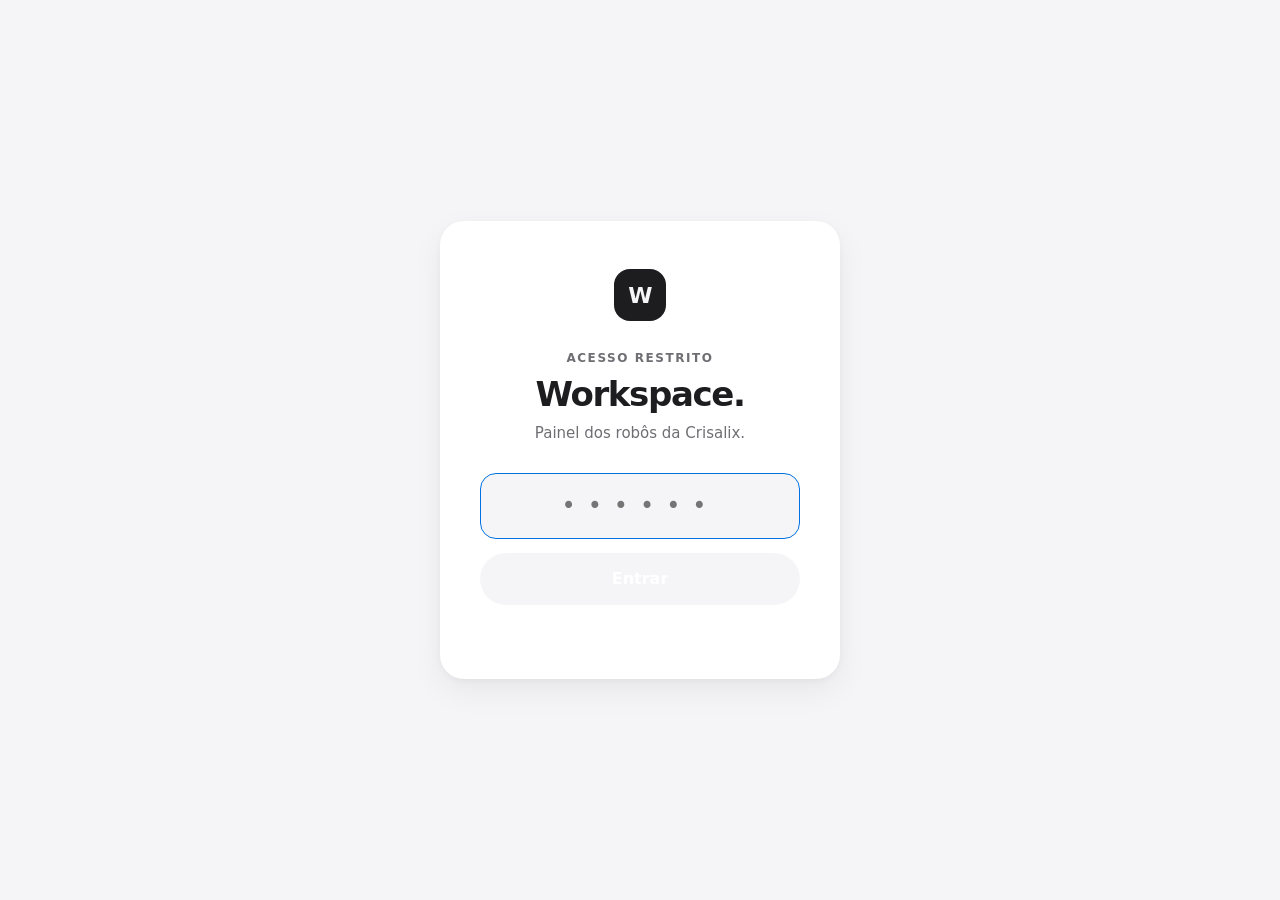
==== commit 3e5e386c: "Status da Lia considera o Histórico Co-Authored-By: Claude Opus 5.5 <noreply@anthropic.com> Claude-S" ====
--- a/index.html
+++ b/index.html
@@ -7,13 +7,13 @@
   <meta name="theme-color" content="#f5f5f7">
   <title>Workspace Crisalix</title>
   <link rel="icon" href="data:image/svg+xml,%3Csvg xmlns='http://www.w3.org/2000/svg' viewBox='0 0 32 32'%3E%3Crect width='32' height='32' rx='8' fill='%231d1d1f'/%3E%3Ccircle cx='11' cy='14' r='3' fill='white'/%3E%3Ccircle cx='21' cy='14' r='3' fill='white'/%3E%3Crect x='9' y='21' width='14' height='2.5' rx='1.25' fill='white'/%3E%3C/svg%3E">
-  <link rel="stylesheet" href="style.css?v=7">
+  <link rel="stylesheet" href="style.css?v=8">
 </head>
 <body>
   <div id="app">
     <div class="carregando-inicial">Carregando…</div>
   </div>
-  <script src="config.js?v=7"></script>
-  <script src="app.js?v=7"></script>
+  <script src="config.js?v=8"></script>
+  <script src="app.js?v=8"></script>
 </body>
 </html>
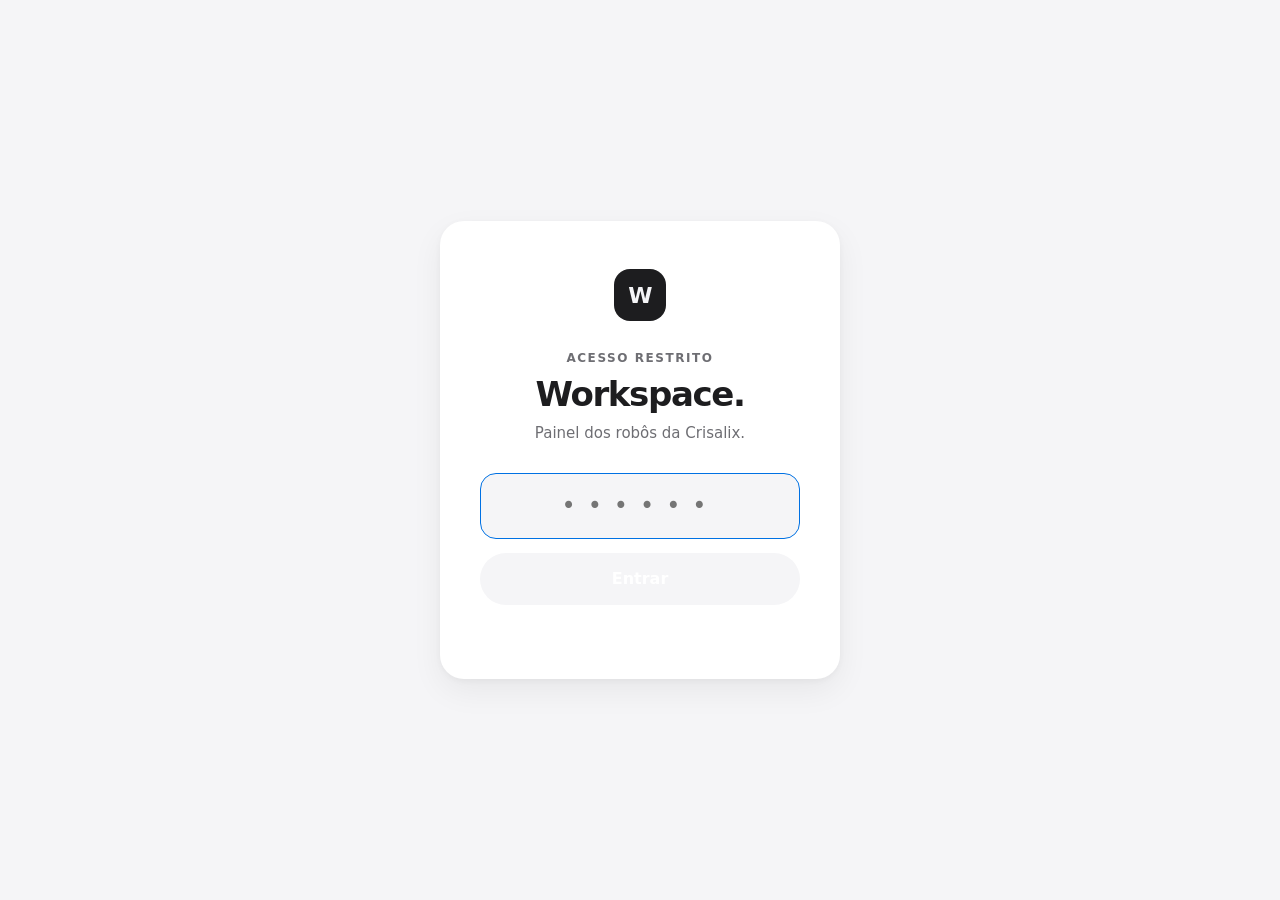
==== commit 7eebeec9: "Semana: sem traço quando não há horário Co-Authored-By: Claude Opus 5.5 <noreply@anthropic.com> Clau" ====
--- a/index.html
+++ b/index.html
@@ -7,13 +7,13 @@
   <meta name="theme-color" content="#f5f5f7">
   <title>Workspace Crisalix</title>
   <link rel="icon" href="data:image/svg+xml,%3Csvg xmlns='http://www.w3.org/2000/svg' viewBox='0 0 32 32'%3E%3Crect width='32' height='32' rx='8' fill='%231d1d1f'/%3E%3Ccircle cx='11' cy='14' r='3' fill='white'/%3E%3Ccircle cx='21' cy='14' r='3' fill='white'/%3E%3Crect x='9' y='21' width='14' height='2.5' rx='1.25' fill='white'/%3E%3C/svg%3E">
-  <link rel="stylesheet" href="style.css?v=8">
+  <link rel="stylesheet" href="style.css?v=10">
 </head>
 <body>
   <div id="app">
     <div class="carregando-inicial">Carregando…</div>
   </div>
-  <script src="config.js?v=8"></script>
-  <script src="app.js?v=8"></script>
+  <script src="config.js?v=10"></script>
+  <script src="app.js?v=10"></script>
 </body>
 </html>
--- a/style.css
+++ b/style.css
@@ -296,6 +296,71 @@
 .aviso { padding: 16px 20px; border-radius: 16px; background: var(--orange-soft); color: var(--ink); font-size: 14.5px; margin-bottom: 24px; }
 .aviso.erro { background: var(--red-soft); }
 
+/* ---------- Hoje ---------- */
+.hoje { display: grid; grid-template-columns: 300px 1fr; gap: 0; overflow: hidden; }
+.hoje-data { padding: 36px; border-right: 1px solid var(--line); }
+.hoje-dia { font-size: 46px; font-weight: 700; letter-spacing: -.045em; line-height: 1.04; }
+.hoje-num { font-size: 46px; font-weight: 700; letter-spacing: -.045em; line-height: 1.04; color: var(--muted); }
+.hoje-resumo { margin-top: 18px; color: var(--muted); font-size: 15px; }
+.hoje-resumo b { color: var(--red); font-weight: 650; }
+.hoje-lista { padding: 20px 32px; display: flex; flex-direction: column; }
+.ag-sep { font-size: 11px; font-weight: 700; letter-spacing: .12em; text-transform: uppercase; color: var(--red); margin: 22px 0 4px; }
+.ag-vazio { color: var(--muted); font-size: 15px; padding: 14px 0; }
+
+.ag-item { display: grid; grid-template-columns: 64px 1fr; gap: 14px; padding: 14px 0; border-top: 1px solid var(--line); color: var(--ink); position: relative; }
+.hoje-lista > .ag-item:first-child { border-top: 0; }
+a.ag-item:hover { text-decoration: none; }
+a.ag-item:hover .ag-titulo { color: var(--accent); }
+.ag-hora { font-size: 15px; font-weight: 650; font-variant-numeric: tabular-nums; letter-spacing: -.01em; }
+.ag-corpo { display: flex; flex-direction: column; min-width: 0; border-left: 3px solid var(--c); padding-left: 12px; }
+.ag-titulo { font-size: 17px; font-weight: 650; letter-spacing: -.02em; line-height: 1.3; transition: color .2s; }
+.ag-sub { color: var(--muted); font-size: 14.5px; margin-top: 2px; }
+.ag-tipo { font-size: 11px; font-weight: 700; letter-spacing: .1em; text-transform: uppercase; color: var(--c); margin-top: 6px; }
+.ag-item.atrasada .ag-hora { color: var(--red); }
+
+/* ---------- Semana ---------- */
+.semana { display: grid; grid-template-columns: repeat(7, minmax(0, 1fr)); gap: 14px; align-items: start; }
+.dia { padding: 16px 14px; min-height: 150px; }
+.dia.fds { background: transparent; box-shadow: none; border: 1.5px dashed var(--line); }
+.dia-cab { display: flex; align-items: baseline; justify-content: space-between; margin-bottom: 10px; }
+.dia-cab span { font-size: 11px; font-weight: 700; letter-spacing: .12em; text-transform: uppercase; color: var(--muted); }
+.dia-cab b { font-size: 26px; font-weight: 700; letter-spacing: -.04em; font-variant-numeric: tabular-nums; }
+.ag-item.compacto { grid-template-columns: 1fr; gap: 2px; padding: 9px 0; }
+.ag-item.compacto .ag-hora { font-size: 12px; color: var(--muted); padding-left: 12px; border-left: 3px solid var(--c); }
+.ag-item.compacto .ag-corpo { padding-left: 12px; }
+.ag-item.compacto .ag-titulo { font-size: 14px; font-weight: 650; display: -webkit-box; -webkit-line-clamp: 2; -webkit-box-orient: vertical; overflow: hidden; }
+.ag-item.compacto .ag-sub { font-size: 12.5px; display: -webkit-box; -webkit-line-clamp: 2; -webkit-box-orient: vertical; overflow: hidden; }
+.dia .ag-vazio { font-size: 13.5px; padding: 6px 0; }
+.nota { font-size: 14.5px; color: var(--muted); margin: -6px 0 18px; }
+.secao-titulo .legenda { margin-left: auto; flex-wrap: wrap; }
+
+/* ---------- Card do doutor: próximo passo e feito pela Lia ---------- */
+.dr-prox { font-size: 15px; line-height: 1.45; padding-top: 14px; border-top: 1px solid var(--line); }
+.dr-prox .kicker { color: var(--accent); margin-bottom: 4px; font-size: 11px; }
+.dr-prox.atrasada .kicker { color: var(--red); }
+.dr-feitos { display: grid; gap: 8px; padding-top: 14px; border-top: 1px solid var(--line); }
+.feito { display: grid; grid-template-columns: 16px 1fr auto; gap: 8px; align-items: start; font-size: 13.5px; color: var(--muted); }
+.feito .ic { color: var(--teal); margin-top: 2px; width: 15px; height: 15px; }
+.feito .quando-f { font-size: 12px; white-space: nowrap; }
+
+.rodape-links { display: flex; gap: 12px; flex-wrap: wrap; margin-top: 56px; padding-top: 24px; border-top: 1px solid var(--line); }
+.rodape-links a { display: inline-flex; gap: 8px; align-items: center; background: var(--card); border-radius: 999px; padding: 10px 18px; font-size: 14px; font-weight: 600; color: var(--ink); box-shadow: var(--shadow); }
+.rodape-links a:hover { text-decoration: none; color: var(--accent); }
+.rodape-links b { color: var(--muted); font-weight: 600; }
+a.status:hover { text-decoration: none; filter: brightness(1.05); }
+
+@media (max-width: 1100px) {
+  .semana { grid-template-columns: repeat(4, minmax(0, 1fr)); }
+}
+@media (max-width: 760px) {
+  .hoje { grid-template-columns: 1fr; }
+  .hoje-data { border-right: 0; border-bottom: 1px solid var(--line); padding: 24px; }
+  .hoje-dia, .hoje-num { font-size: 34px; }
+  .hoje-lista { padding: 8px 24px 16px; }
+  .semana { grid-template-columns: 1fr; }
+  .dia { min-height: 0; }
+}
+
 /* ---------- Entradas (up · fz · fi) ---------- */
 .entrar .a { animation: var(--an, up) .9s var(--out) both; animation-delay: var(--d, 0s); }
 @keyframes up { from { opacity: 0; transform: translateY(24px); } to { opacity: 1; transform: none; } }
